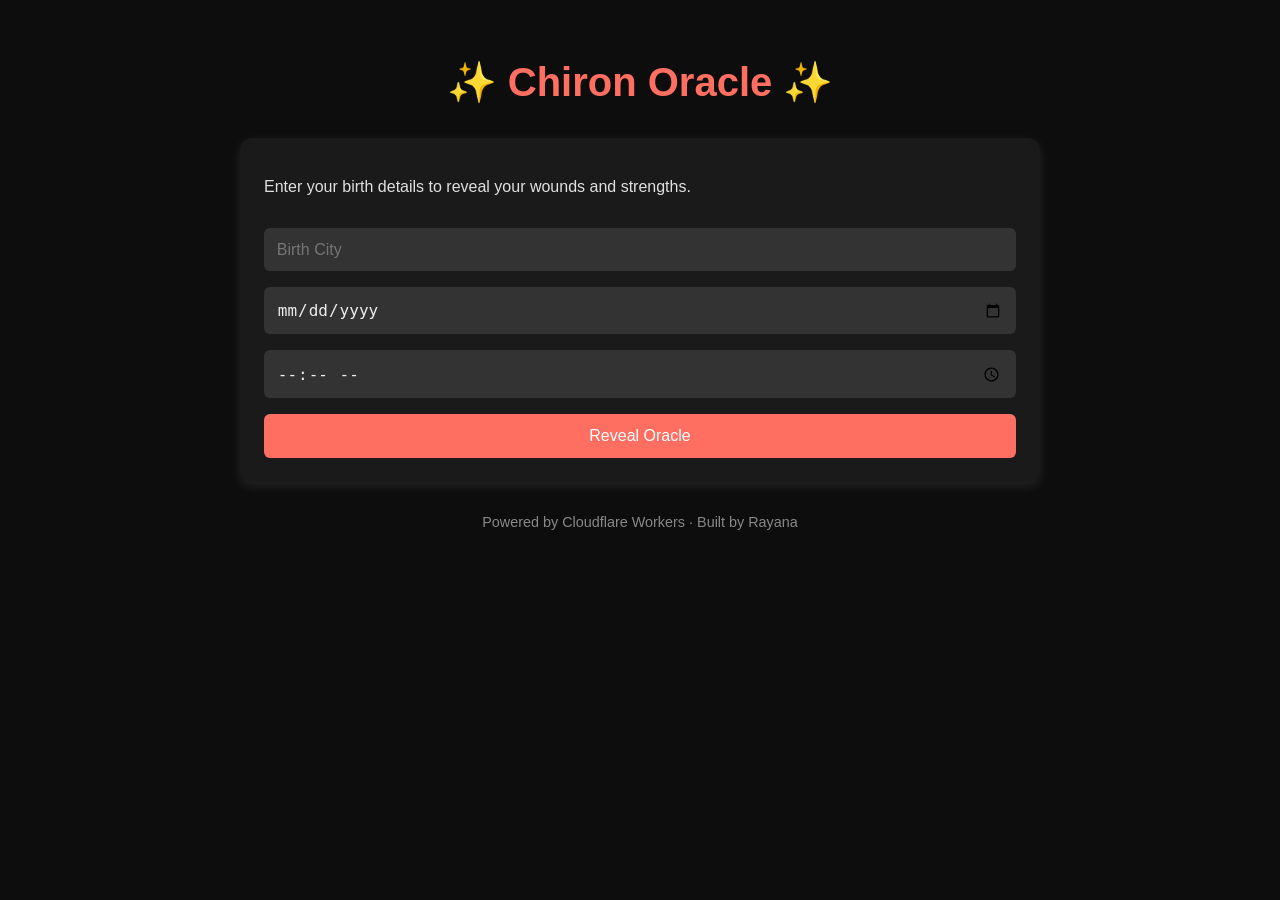
==== public/index.html @ a506e7e3 "Add dark mode oracle site with interactive form" ====
<!DOCTYPE html>
<html lang="en">
<head>
  <meta charset="UTF-8">
  <title>Chiron Oracle ✨</title>
  <link rel="stylesheet" href="style.css">
</head>
<body>
  <h1>✨ Chiron Oracle ✨</h1>
  <div class="oracle-box">
    <p>Enter your birth details to reveal your wounds and strengths.</p>
    <form id="oracle-form">
      <input type="text" id="city" placeholder="Birth City" required>
      <input type="date" id="date" required>
      <input type="time" id="time" required>
      <button type="submit">Reveal Oracle</button>
    </form>
    <div id="result"></div>
  </div>
  <footer>Powered by Cloudflare Workers · Built by Rayana</footer>
  <script src="script.js"></script>
</body>
</html>
---- public/style.css ----
body {
  font-family: 'Segoe UI', sans-serif;
  background: #0d0d0d;
  color: #e0e0e0;
  padding: 2rem;
  max-width: 800px;
  margin: auto;
}
h1 {
  color: #ff6f61;
  text-align: center;
  font-size: 2.5rem;
}
.oracle-box {
  background: #1a1a1a;
  border-radius: 12px;
  padding: 1.5rem;
  box-shadow: 0 4px 12px rgba(255,255,255,0.1);
  margin-top: 2rem;
}
form {
  margin-top: 2rem;
  display: flex;
  flex-direction: column;
  gap: 1rem;
}
input, button {
  padding: 0.8rem;
  font-size: 1rem;
  border-radius: 6px;
  border: none;
}
input {
  background: #333;
  color: #eee;
}
button {
  background: #ff6f61;
  color: #fff;
  cursor: pointer;
}
button:hover {
  background: #e85c50;
}
footer {
  margin-top: 2rem;
  font-size: 0.9em;
  text-align: center;
  color: #888;
}
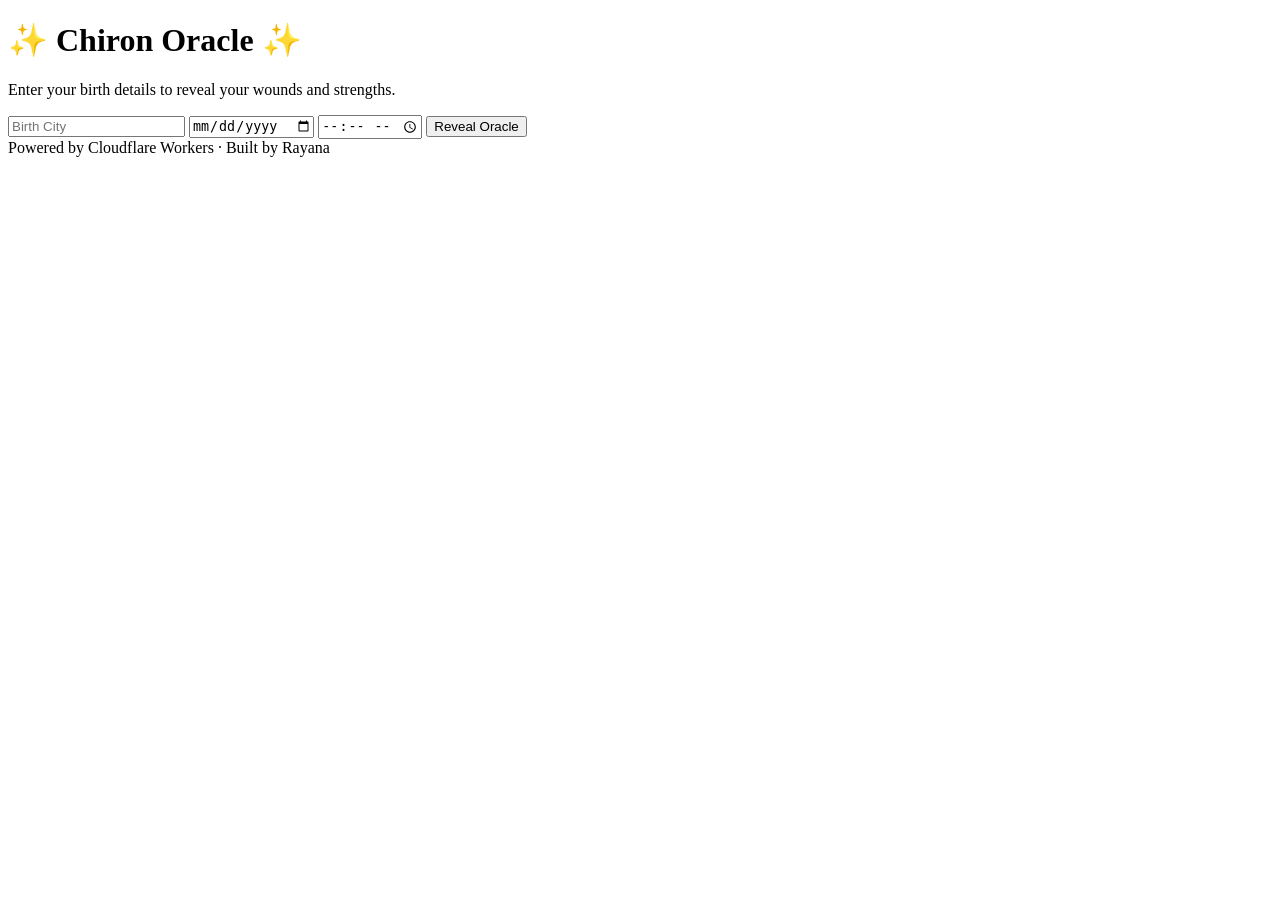
==== commit 0acf721a: "Add dark mode oracle site with interactive form" ====
--- a/public/index.html
+++ b/public/index.html
@@ -3,7 +3,8 @@
 <head>
   <meta charset="UTF-8">
   <title>Chiron Oracle ✨</title>
-  <link rel="stylesheet" href="style.css">
+  <!-- Correct CSS link -->
+  <link rel="stylesheet" href="style.3ec0789a16.css">
 </head>
 <body>
   <h1>✨ Chiron Oracle ✨</h1>
@@ -18,6 +19,7 @@
     <div id="result"></div>
   </div>
   <footer>Powered by Cloudflare Workers · Built by Rayana</footer>
-  <script src="script.js"></script>
+  <!-- Correct JS link -->
+  <script src="script.ae9067cf1d.js"></script>
 </body>
 </html>
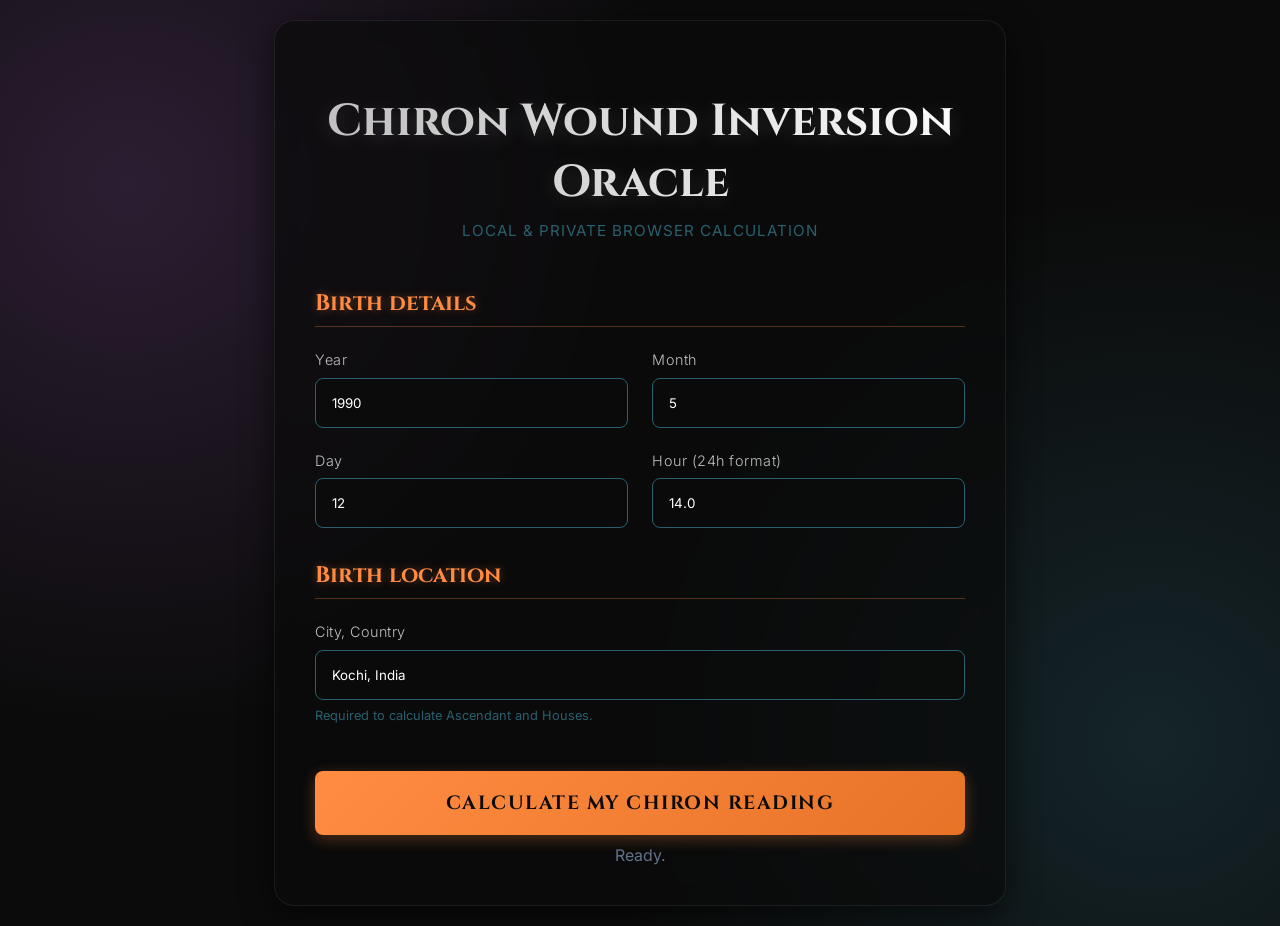
==== commit fc548088: "Add files via upload" ====
--- a/public/index.html
+++ b/public/index.html
@@ -1,25 +1,516 @@
-<!DOCTYPE html>
-<html lang="en">
-<head>
-  <meta charset="UTF-8">
-  <title>Chiron Oracle ✨</title>
-  <!-- Correct CSS link -->
-  <link rel="stylesheet" href="style.3ec0789a16.css">
-</head>
-<body>
-  <h1>✨ Chiron Oracle ✨</h1>
-  <div class="oracle-box">
-    <p>Enter your birth details to reveal your wounds and strengths.</p>
-    <form id="oracle-form">
-      <input type="text" id="city" placeholder="Birth City" required>
-      <input type="date" id="date" required>
-      <input type="time" id="time" required>
-      <button type="submit">Reveal Oracle</button>
-    </form>
-    <div id="result"></div>
-  </div>
-  <footer>Powered by Cloudflare Workers · Built by Rayana</footer>
-  <!-- Correct JS link -->
-  <script src="script.ae9067cf1d.js"></script>
-</body>
-</html>
+<!DOCTYPE html>
+<html lang="en">
+
+<head>
+  <meta charset="UTF-8">
+  <meta name="viewport" content="width=device-width, initial-scale=1.0">
+  <title>Chiron Wound Inversion Oracle</title>
+  <style>
+    @import url('https://fonts.googleapis.com/css2?family=Cinzel:wght@400;700&family=Inter:wght@300;400;600&display=swap');
+
+    :root {
+      --obsidian: #0B0B0B;
+      --violet: #5D3A6D;
+      --amber: #FF8C42;
+      --teal: #2A606E;
+      --silver: #C0C0C0;
+      --glass-bg: rgba(93, 58, 109, 0.15);
+      /* Tinted with Smoky Violet */
+      --glass-border: rgba(192, 192, 192, 0.1);
+      /* Silvered moonlight border */
+      --glow: 0 0 20px rgba(255, 140, 66, 0.2);
+    }
+
+    body {
+      font-family: 'Inter', sans-serif;
+      background-color: var(--obsidian);
+      background-image:
+        radial-gradient(circle at 10% 20%, rgba(93, 58, 109, 0.4) 0%, transparent 40%),
+        /* Smoky Violet Mist */
+        radial-gradient(circle at 90% 80%, rgba(42, 96, 110, 0.3) 0%, transparent 40%);
+      /* Stormy Teal Depth */
+      color: var(--silver);
+      min-height: 100vh;
+      display: flex;
+      justify-content: center;
+      align-items: center;
+      margin: 0;
+    }
+
+    .container {
+      width: 100%;
+      max-width: 650px;
+      padding: 2.5rem;
+      backdrop-filter: blur(12px);
+      -webkit-backdrop-filter: blur(12px);
+      border-radius: 20px;
+      border: 1px solid var(--glass-border);
+      background: rgba(11, 11, 11, 0.7);
+      /* Deep Obsidian Overlay */
+      box-shadow: 0 8px 32px 0 rgba(0, 0, 0, 0.6);
+      margin: 20px;
+    }
+
+    h1 {
+      font-family: 'Cinzel', serif;
+      font-size: 2.8rem;
+      text-align: center;
+      background: linear-gradient(to right, var(--silver), #ffffff);
+      -webkit-background-clip: text;
+      -webkit-text-fill-color: transparent;
+      margin-bottom: 0.5rem;
+      text-shadow: 0 4px 20px rgba(192, 192, 192, 0.2);
+    }
+
+    p.subtitle {
+      text-align: center;
+      color: var(--teal);
+      margin-top: 0;
+      margin-bottom: 3rem;
+      font-size: 0.95rem;
+      letter-spacing: 1px;
+      text-transform: uppercase;
+    }
+
+    .card {
+      background: transparent;
+      /* Seamless blend */
+      border: none;
+      padding: 0;
+      margin-bottom: 2rem;
+    }
+
+    h2 {
+      font-family: 'Cinzel', serif;
+      color: var(--amber);
+      font-size: 1.4rem;
+      border-bottom: 1px solid rgba(255, 140, 66, 0.3);
+      padding-bottom: 0.5rem;
+      margin-bottom: 1.5rem;
+      text-shadow: 0 0 10px rgba(255, 140, 66, 0.4);
+    }
+
+    label {
+      display: block;
+      margin-bottom: 0.6rem;
+      color: var(--silver);
+      font-weight: 300;
+      letter-spacing: 0.5px;
+      font-size: 0.9rem;
+    }
+
+    /* Grid layout for inputs */
+    .input-grid {
+      display: grid;
+      grid-template-columns: repeat(2, 1fr);
+      gap: 1.5rem;
+    }
+
+    .full-width {
+      grid-column: span 2;
+    }
+
+    input {
+      width: 100%;
+      padding: 1rem;
+      background: rgba(11, 11, 11, 0.6);
+      border: 1px solid var(--teal);
+      border-radius: 8px;
+      color: white;
+      font-family: 'Inter', sans-serif;
+      transition: all 0.3s ease;
+      box-sizing: border-box;
+      /* Important for padding */
+    }
+
+    input:focus {
+      outline: none;
+      border-color: var(--amber);
+      box-shadow: 0 0 15px rgba(255, 140, 66, 0.15);
+      background: rgba(11, 11, 11, 0.9);
+    }
+
+    button {
+      background: linear-gradient(135deg, var(--amber) 0%, #e67326 100%);
+      color: var(--obsidian);
+      border: none;
+      padding: 1.2rem;
+      border-radius: 8px;
+      font-family: 'Cinzel', serif;
+      font-size: 1.2rem;
+      font-weight: 700;
+      cursor: pointer;
+      width: 100%;
+      transition: all 0.4s ease;
+      text-transform: uppercase;
+      letter-spacing: 1.5px;
+      margin-top: 1rem;
+      box-shadow: 0 4px 15px rgba(255, 140, 66, 0.3);
+    }
+
+    button:hover {
+      transform: translateY(-2px);
+      box-shadow: 0 6px 25px rgba(255, 140, 66, 0.5);
+      background: linear-gradient(135deg, #ff9f61 0%, #ff8c42 100%);
+    }
+
+    button:active {
+      transform: translateY(1px);
+    }
+
+    button:disabled {
+      opacity: 0.5;
+      cursor: not-allowed;
+      filter: grayscale(100%);
+    }
+
+    .result {
+      background: linear-gradient(180deg, rgba(93, 58, 109, 0.1) 0%, rgba(11, 11, 11, 0.4) 100%);
+      border: 1px solid var(--violet);
+      border-radius: 12px;
+      padding: 2rem;
+      margin-top: 2.5rem;
+      animation: fadeIn 0.8s ease-out;
+      position: relative;
+      overflow: hidden;
+    }
+
+    .result::before {
+      content: '';
+      position: absolute;
+      top: 0;
+      left: 0;
+      right: 0;
+      height: 1px;
+      background: linear-gradient(90deg, transparent, var(--violet), transparent);
+    }
+
+    .result h2 {
+      color: var(--silver);
+      text-align: center;
+      border-bottom: none;
+      font-size: 1.8rem;
+    }
+
+    .result p {
+      line-height: 1.7;
+      margin-bottom: 1.2rem;
+      font-weight: 300;
+    }
+
+    .result p strong {
+      color: var(--amber);
+      font-family: 'Cinzel', serif;
+      font-weight: 700;
+    }
+
+    .hidden {
+      display: none;
+    }
+
+    small {
+      color: var(--teal);
+      display: block;
+      margin-top: 0.5rem;
+      font-size: 0.8rem;
+    }
+
+    @keyframes fadeIn {
+      from {
+        opacity: 0;
+        transform: translateY(10px);
+      }
+
+      to {
+        opacity: 1;
+        transform: translateY(0);
+      }
+    }
+
+    /* Scrollbar */
+    ::-webkit-scrollbar {
+      width: 8px;
+    }
+
+    ::-webkit-scrollbar-track {
+      background: var(--obsidian);
+    }
+
+    ::-webkit-scrollbar-thumb {
+      background: var(--teal);
+      border-radius: 4px;
+    }
+
+    ::-webkit-scrollbar-thumb:hover {
+      background: var(--amber);
+    }
+  </style>
+</head>
+
+<body>
+  <div class="container">
+    <h1>Chiron Wound Inversion Oracle</h1>
+    <p class="subtitle">Local & Private Browser Calculation</p>
+
+    <div class="card">
+      <h2>Birth details</h2>
+      <div class="input-grid">
+        <div>
+          <label for="year">Year</label>
+          <input type="number" id="year" value="1990">
+        </div>
+        <div>
+          <label for="month">Month</label>
+          <input type="number" id="month" value="5">
+        </div>
+        <div>
+          <label for="day">Day</label>
+          <input type="number" id="day" value="12">
+        </div>
+        <div>
+          <label for="hour">Hour (24h format)</label>
+          <input type="number" id="hour" value="14.0" step="0.1">
+        </div>
+      </div>
+    </div>
+
+    <div class="card">
+      <h2>Birth location</h2>
+      <label for="place">City, Country</label>
+      <input type="text" id="place" value="Kochi, India" class="full-width">
+
+      <small>Required to calculate Ascendant and Houses.</small>
+    </div>
+
+    <button id="calculateBtn">CALCULATE MY CHIRON READING</button>
+    <div class="result hidden" id="result"></div>
+    <div id="status" style="margin-top:10px; text-align:center; color:#64748b;"></div>
+  </div>
+
+  <script>
+    window.onerror = function (msg, url, line, col, error) {
+      const status = document.getElementById('status');
+
+      if (status) {
+        status.innerHTML += `<br><span style="color:red">Runtime Error: $ {
+          msg
+        }
+
+        </span>`;
+      }
+
+      return false; // Let default handler run too
+    }
+
+      ;
+  </script>
+  <script type="module">import SwissEph from './src/swisseph.js';
+
+    import {
+      interpretations
+    }
+
+      from './interpretations.js';
+
+    function getInterpretation(sign, house) {
+      if (interpretations[sign] && interpretations[sign][house]) {
+        return {
+          wound: interpretations[sign][house][0], strength: interpretations[sign][house][1]
+        }
+
+          ;
+      }
+
+      return {
+        wound: `Wounds related to $ {
+          sign
+        }
+
+        energy in the $ {
+          house
+        }
+
+        house area of life.`,
+        strength: `Mastery of $ {
+          sign
+        }
+
+        qualities channeled through $ {
+          house
+        }
+
+        house activities.`
+      }
+
+        ;
+    }
+
+    // Astrological Logic
+    let sw = null;
+
+    async function initOracle() {
+      const status = document.getElementById('status');
+
+      try {
+        status.innerText = "Loading astronomical library...";
+        sw = new SwissEph();
+        // Correct method name found in source
+        await sw.initSwissEph();
+        status.innerText = "Ready.";
+      }
+
+      catch (e) {
+        status.innerText = "Error loading library. Check console.";
+        console.error(e);
+      }
+    }
+
+    async function getCoordinates(place) {
+      const url = "https://nominatim.openstreetmap.org/search?format=json&q=" + encodeURIComponent(place);
+
+      const response = await fetch(url, {
+        headers: {
+          "Accept": "application/json"
+        }
+      });
+      const data = await response.json();
+
+      if (data.length > 0) {
+        return {
+          lat: parseFloat(data[0].lat), lon: parseFloat(data[0].lon)
+        }
+
+          ;
+      }
+
+      throw new Error("Place not found");
+    }
+
+    function signFromLongitude(lon) {
+      const signs = ["Aries",
+        "Taurus",
+        "Gemini",
+        "Cancer",
+        "Leo",
+        "Virgo",
+        "Libra",
+        "Scorpio",
+        "Sagittarius",
+        "Capricorn",
+        "Aquarius",
+        "Pisces"];
+      let idx = Math.floor(lon / 30.0) % 12;
+      if (idx < 0) idx += 12;
+      return signs[idx];
+    }
+
+    async function calculate() {
+      if (!sw) {
+        alert("Library not loaded yet.");
+        return;
+      }
+
+      const btn = document.getElementById('calculateBtn');
+      const resultDiv = document.getElementById('result');
+      const status = document.getElementById('status');
+
+      btn.disabled = true;
+      resultDiv.classList.add('hidden');
+      status.innerText = "Consulting the Oracle...";
+
+      try {
+        const year = parseInt(document.getElementById('year').value);
+        const month = parseInt(document.getElementById('month').value);
+        const day = parseInt(document.getElementById('day').value);
+        const hourVal = parseFloat(document.getElementById('hour').value);
+
+        const place = document.getElementById('place').value;
+        if (!place) throw new Error("Please enter a location");
+
+        status.innerText = "Geocoding location...";
+        const coords = await getCoordinates(place);
+
+        status.innerText = "Calculating charts...";
+
+        // 1. Julian Day (Correct Method: julday)
+        // Adjust for approx Timezone from Lon (15 deg per hour)
+        const tzOffset = coords.lon / 15.0;
+        const hourUT = hourVal - tzOffset;
+
+        const jd = sw.julday(year, month, day, hourUT);
+
+        // 2. Chiron Position (Correct Method: calc_ut)
+        // SE_CHIRON = 15
+        const SE_CHIRON = 15;
+        // Use Swiss Ephemeris (high precision) if available, otherwise fallback is automatic if setup correctly.
+        // But we specifically requested Moshier before. Let's try standard.
+        const flags = sw.SEFLG_SWIEPH | sw.SEFLG_SPEED;
+        const chironRes = sw.calc_ut(jd, SE_CHIRON, flags);
+        if (!chironRes) throw new Error("Failed to calculate Chiron");
+        const chironLon = chironRes[0];
+
+        // 3. House Calculation
+        // Use 'house_pos' because 'houses' wrapper is incomplete.
+
+        // Calculate Sidereal Time (GST)
+        const gst = sw.sidtime(jd);
+
+        // Calculate ARMC (deg) = GST (hrs) * 15 + Lon
+        let armc = (gst * 15 + coords.lon);
+        // Normalize 0-360
+        armc = ((armc % 360) + 360) % 360;
+
+        // Calculate Obliquity (Eps)
+        // SE_ECL_NUT = -1
+        const epsRes = sw.calc_ut(jd, -1, 0);
+        const eps = epsRes[0]; // True obliquity
+
+        // House Position
+        // 'W' = Whole Sign system
+        const houseVal = sw.house_pos(armc, coords.lat, eps, 'W', chironLon, 0.0);
+        const houseNum = Math.floor(houseVal);
+
+        const signName = signFromLongitude(chironLon);
+        const signDegree = chironLon % 30;
+        const deg = Math.floor(signDegree);
+        const min = Math.floor((signDegree - deg) * 60);
+
+        const interp = getInterpretation(signName, houseNum);
+
+        // Render
+        resultDiv.innerHTML = `
+          <h2>Your Chiron Reading</h2>
+          <p><strong>Sign:</strong> ${signName} (${deg}° ${min}')</p>
+          <p><strong>House:</strong> ${houseNum} (Whole Sign)</p>
+          <p><strong>Wound:</strong> ${interp.wound}</p>
+          <p><strong>Strength:</strong> ${interp.strength}</p>
+          <hr>
+          <small>
+            Lat: ${coords.lat.toFixed(2)}, Lon: ${coords.lon.toFixed(2)}<br>
+            Julian Day: ${jd.toFixed(2)}
+          </small>
+        `;
+        resultDiv.classList.remove('hidden');
+        status.innerText = "Done.";
+
+      }
+
+      catch (err) {
+        status.innerText = "";
+        alert("Error: " + err.message);
+        console.error(err);
+      }
+
+      finally {
+        btn.disabled = false;
+      }
+    }
+
+    document.getElementById('calculateBtn').addEventListener('click', calculate);
+
+    // Start init
+    initOracle();
+  </script>
+</body>
+
+</html>
